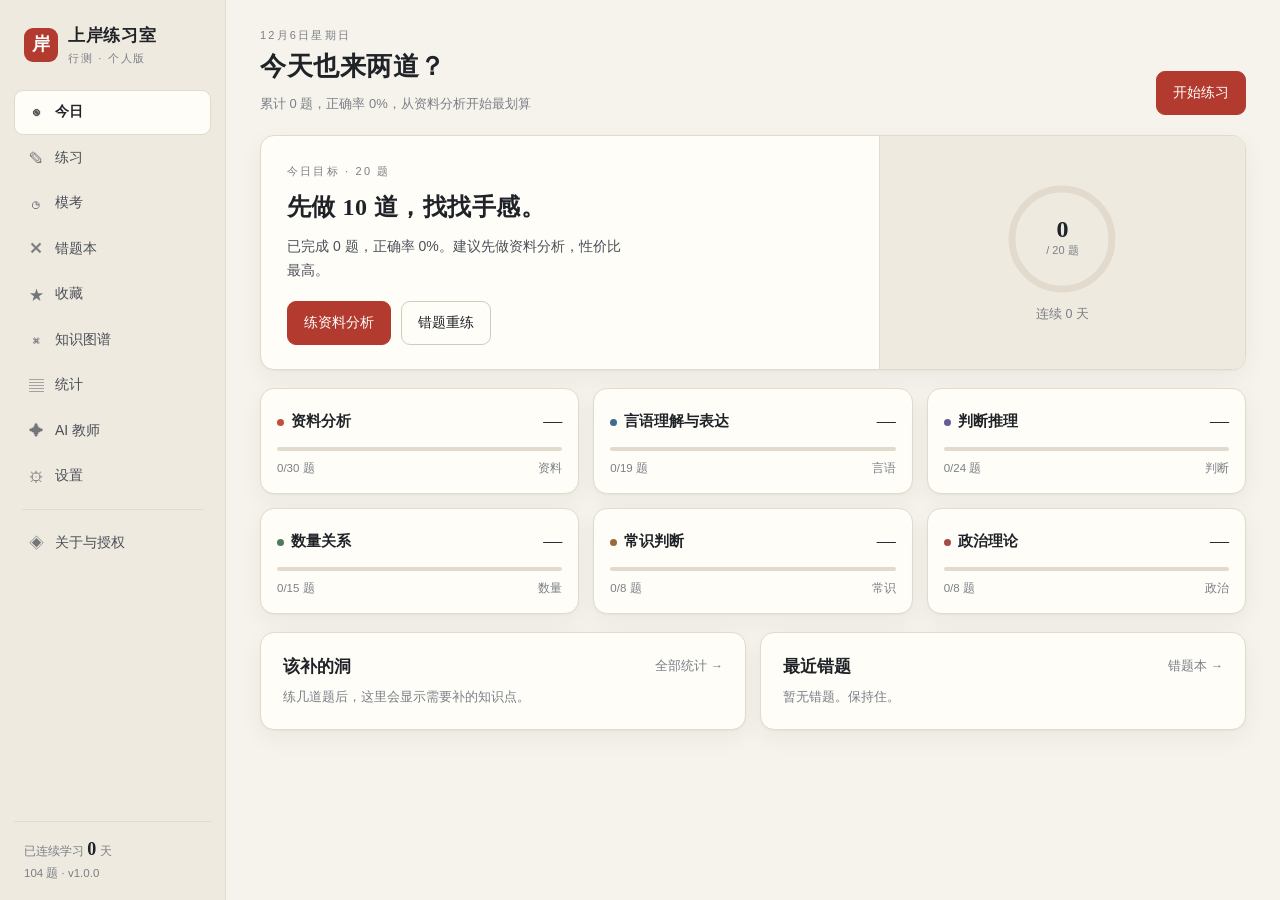
==== app/index.html @ d27ad191 "deploy: app/index.html" ====
<!DOCTYPE html>
<html lang="zh-CN" data-theme="light">
<head>
<meta charset="utf-8">
<meta name="viewport" content="width=device-width, initial-scale=1, viewport-fit=cover">
<meta name="theme-color" content="#f6f3ec">
<title>上岸练习室 · 行测</title>
<link rel="stylesheet" href="app.css">
<link rel="icon" href="data:image/svg+xml,<svg xmlns='http://www.w3.org/2000/svg' viewBox='0 0 100 100'><rect width='100' height='100' rx='22' fill='%23b23a2e'/><text x='50' y='68' font-size='52' text-anchor='middle' fill='white' font-family='serif'>岸</text></svg>">
</head>
<body>
<div class="app">
  <aside class="sidebar">
    <div class="brand">
      <div class="brand-mark">岸</div>
      <div>
        <div class="brand-name">上岸练习室</div>
        <div class="brand-sub">行测 · 个人版</div>
      </div>
    </div>
    <nav id="nav"></nav>
    <div class="side-foot">
      <div>已连续学习 <b id="sideStreak">0</b> 天</div>
      <div class="tiny" id="sideBank">题库加载中…</div>
    </div>
  </aside>

  <main class="main">
    <header class="topbar">
      <div class="tb-brand">上岸练习室</div>
      <div class="tb-act">
        <button class="btn sm ghost" data-action="theme" title="切换主题">◐</button>
        <button class="btn sm ghost" data-go="#/settings">设置</button>
      </div>
    </header>
    <div id="view" class="wrap"></div>
  </main>
</div>

<nav class="bottomnav" id="bottomnav"></nav>

<div class="mask" id="mask">
  <div class="modal" id="modal"></div>
</div>
<div class="toast" id="toast"></div>

<script src="data/bank.js"></script>
<script src="app.js"></script>
</body>
</html>
---- app/app.css ----
:root {
  --bg: #f6f3ec;
  --bg2: #efeae0;
  --surface: #fffdf8;
  --ink: #1f2328;
  --ink2: #4a4f57;
  --muted: #7b7f86;
  --line: #e2dbcd;
  --line2: #d3caba;
  --accent: #b23a2e;
  --accent-soft: #f3e2dd;
  --indigo: #2f4f6f;
  --good: #3f7a52;
  --good-soft: #e4efe6;
  --bad: #b23a2e;
  --bad-soft: #f6e3df;
  --warn: #a8792a;
  --shadow: 0 1px 2px rgba(31, 35, 40, .04), 0 8px 24px rgba(31, 35, 40, .05);
  --radius: 14px;
  --serif: "Songti SC", "Noto Serif SC", "Source Han Serif SC", "STSong", "SimSun", serif;
  --sans: -apple-system, "PingFang SC", "Microsoft YaHei", "Hiragino Sans GB", "Segoe UI", sans-serif;
}

[data-theme="dark"] {
  --bg: #14161a;
  --bg2: #101216;
  --surface: #1c1f24;
  --ink: #e9e4d9;
  --ink2: #c3bdb0;
  --muted: #949aa3;
  --line: #2b2f36;
  --line2: #3a3f47;
  --accent: #d9695a;
  --accent-soft: #33211f;
  --indigo: #8fb0cf;
  --good: #7fb28c;
  --good-soft: #1e2b22;
  --bad: #e08070;
  --bad-soft: #33211f;
  --warn: #d0a355;
  --shadow: 0 1px 2px rgba(0, 0, 0, .3), 0 10px 30px rgba(0, 0, 0, .25);
}

* { box-sizing: border-box; }
html, body { margin: 0; padding: 0; }
body {
  background: var(--bg);
  color: var(--ink);
  font-family: var(--sans);
  font-size: 15px;
  line-height: 1.7;
  -webkit-font-smoothing: antialiased;
  text-rendering: optimizeLegibility;
}
a { color: inherit; text-decoration: none; }
button, input, select, textarea { font-family: inherit; font-size: inherit; color: inherit; }
button { cursor: pointer; }
::selection { background: var(--accent-soft); }

.app { display: flex; min-height: 100vh; }

/* ---------- 侧栏 ---------- */
.sidebar {
  width: 226px;
  flex: 0 0 226px;
  border-right: 1px solid var(--line);
  background: var(--bg2);
  padding: 22px 14px 16px;
  position: sticky;
  top: 0;
  height: 100vh;
  display: flex;
  flex-direction: column;
  gap: 4px;
}
.brand { display: flex; align-items: center; gap: 10px; padding: 0 10px 18px; }
.brand-mark {
  width: 34px; height: 34px; border-radius: 9px;
  background: var(--accent); color: #fff;
  display: grid; place-items: center;
  font-family: var(--serif); font-size: 18px; font-weight: 700;
  flex: 0 0 34px;
}
.brand-name { font-family: var(--serif); font-size: 17px; font-weight: 700; letter-spacing: .04em; }
.brand-sub { font-size: 11px; color: var(--muted); letter-spacing: .16em; margin-top: -2px; }
.nav-item {
  display: flex; align-items: center; gap: 10px;
  padding: 9px 12px; border-radius: 9px;
  color: var(--ink2); font-size: 14px;
  border: 1px solid transparent;
}
.nav-item:hover { background: rgba(0,0,0,.035); }
[data-theme="dark"] .nav-item:hover { background: rgba(255,255,255,.05); }
.nav-item.active { background: var(--surface); border-color: var(--line); color: var(--ink); font-weight: 600; }
.nav-item .ic { width: 18px; text-align: center; opacity: .75; font-size: 15px; }
.nav-sep { height: 1px; background: var(--line); margin: 10px 8px; }
.side-foot { margin-top: auto; padding: 12px 10px 0; border-top: 1px solid var(--line); font-size: 12px; color: var(--muted); }
.side-foot b { color: var(--ink); font-size: 18px; font-family: var(--serif); }

/* ---------- 主区 ---------- */
.main { flex: 1; min-width: 0; padding: 26px 34px 60px; }
.wrap { max-width: 1040px; margin: 0 auto; }
.topbar { display: none; }

.page-head { display: flex; align-items: flex-end; justify-content: space-between; gap: 16px; margin-bottom: 20px; flex-wrap: wrap; }
.page-title { font-family: var(--serif); font-size: 26px; font-weight: 700; letter-spacing: .02em; margin: 0; }
.page-sub { color: var(--muted); font-size: 13px; margin-top: 4px; }
.kicker { font-size: 11px; letter-spacing: .2em; color: var(--muted); text-transform: uppercase; }

.card {
  background: var(--surface); border: 1px solid var(--line);
  border-radius: var(--radius); box-shadow: var(--shadow);
}
.card-pad { padding: 20px 22px; }
.card-title { font-family: var(--serif); font-size: 17px; font-weight: 700; margin: 0 0 12px; }
.grid { display: grid; gap: 14px; }
.g2 { grid-template-columns: repeat(2, minmax(0, 1fr)); }
.g3 { grid-template-columns: repeat(3, minmax(0, 1fr)); }
.row { display: flex; gap: 10px; align-items: center; flex-wrap: wrap; }
.spread { display: flex; align-items: center; justify-content: space-between; gap: 12px; }
.muted { color: var(--muted); }
.small { font-size: 12.5px; }
.tiny { font-size: 11.5px; }
.mono { font-variant-numeric: tabular-nums; }
.nowrap { white-space: nowrap; }

/* ---------- 按钮 ---------- */
.btn {
  border: 1px solid var(--line2); background: var(--surface);
  color: var(--ink); padding: 9px 16px; border-radius: 9px;
  font-size: 14px; transition: .15s; display: inline-flex; align-items: center; gap: 7px;
}
.btn:hover { border-color: var(--ink2); transform: translateY(-1px); }
.btn:active { transform: none; }
.btn.primary { background: var(--accent); border-color: var(--accent); color: #fff; }
.btn.primary:hover { filter: brightness(1.06); }
.btn.ghost { background: transparent; }
.btn.soft { background: var(--accent-soft); border-color: transparent; color: var(--accent); }
.btn.sm { padding: 6px 11px; font-size: 12.5px; border-radius: 8px; }
.btn.block { width: 100%; justify-content: center; }
.btn[disabled] { opacity: .45; pointer-events: none; }
.link { color: var(--accent); border: 0; background: none; padding: 0; font-size: inherit; }

/* ---------- 首页 ---------- */
.hero {
  display: grid; grid-template-columns: 1.35fr .8fr; gap: 0;
  overflow: hidden; margin-bottom: 18px;
}
.hero-main { padding: 26px 26px 24px; }
.hero-side {
  background: var(--bg2); border-left: 1px solid var(--line);
  padding: 24px; display: flex; flex-direction: column; justify-content: center; align-items: center; gap: 6px;
}
.hero h2 { font-family: var(--serif); font-size: 24px; margin: 6px 0 8px; letter-spacing: .02em; }
.hero p { margin: 0 0 18px; color: var(--ink2); font-size: 14px; max-width: 44ch; }
.ring { position: relative; width: 118px; height: 118px; }
.ring svg { transform: rotate(-90deg); }
.ring-label { position: absolute; inset: 0; display: grid; place-content: center; text-align: center; }
.ring-label b { font-size: 24px; font-family: var(--serif); line-height: 1; }
.ring-label span { font-size: 11px; color: var(--muted); }

.mod-card { padding: 16px 16px 14px; cursor: pointer; transition: .16s; border: 1px solid var(--line); }
.mod-card:hover { transform: translateY(-2px); box-shadow: var(--shadow); border-color: var(--line2); }
.mod-top { display: flex; justify-content: space-between; align-items: center; margin-bottom: 10px; }
.mod-name { font-weight: 600; font-size: 14.5px; }
.mod-dot { width: 7px; height: 7px; border-radius: 50%; display: inline-block; margin-right: 7px; }
.mod-pct { font-family: var(--serif); font-size: 19px; }
.bar { height: 4px; background: var(--line); border-radius: 4px; overflow: hidden; }
.bar > i { display: block; height: 100%; background: var(--accent); border-radius: 4px; }
.mod-meta { display: flex; justify-content: space-between; font-size: 11.5px; color: var(--muted); margin-top: 8px; }

.weak-row, .recent-row {
  display: flex; align-items: center; justify-content: space-between; gap: 12px;
  padding: 11px 0; border-bottom: 1px dashed var(--line);
}
.weak-row:last-child, .recent-row:last-child { border-bottom: 0; }
.weak-name { font-size: 13.5px; }
.weak-val { font-size: 12px; color: var(--muted); }

/* ---------- 选项/表单 ---------- */
.chip {
  display: inline-flex; align-items: center; gap: 6px;
  border: 1px solid var(--line2); border-radius: 999px;
  padding: 5px 12px; font-size: 12.5px; color: var(--ink2); background: var(--surface);
  cursor: pointer; user-select: none;
}
.chip.on { background: var(--accent-soft); border-color: var(--accent); color: var(--accent); font-weight: 600; }
.chip.static { cursor: default; }
.tag {
  display: inline-block; padding: 1px 8px; border-radius: 5px; white-space: nowrap;
  background: var(--bg2); color: var(--muted); font-size: 11px; border: 1px solid var(--line);
}
.tag.good { background: var(--good-soft); color: var(--good); border-color: transparent; }
.tag.bad { background: var(--bad-soft); color: var(--bad); border-color: transparent; }
.tag.warn { color: var(--warn); border-color: var(--line2); }

.field { margin-bottom: 14px; }
.field > label { display: block; font-size: 12.5px; color: var(--muted); margin-bottom: 5px; }
.input, select.input, textarea.input {
  width: 100%; background: var(--surface); border: 1px solid var(--line2);
  border-radius: 9px; padding: 9px 12px; outline: none; font-size: 14px;
}
.input:focus { border-color: var(--accent); box-shadow: 0 0 0 3px var(--accent-soft); }
textarea.input { resize: vertical; min-height: 76px; line-height: 1.6; }
.hint { font-size: 11.5px; color: var(--muted); margin-top: 5px; line-height: 1.5; }
.seg { display: inline-flex; border: 1px solid var(--line2); border-radius: 9px; overflow: hidden; }
.seg button { border: 0; background: var(--surface); padding: 7px 13px; font-size: 12.5px; color: var(--ink2); border-right: 1px solid var(--line); }
.seg button:last-child { border-right: 0; }
.seg button.on { background: var(--ink); color: var(--bg); }

/* ---------- 答题 ---------- */
.quiz-head { display: flex; align-items: center; justify-content: space-between; gap: 14px; margin-bottom: 14px; }
.quiz-progress { flex: 1; max-width: 340px; }
.quiz-meta { display: flex; gap: 14px; align-items: center; font-size: 12.5px; color: var(--muted); }
.timer { font-variant-numeric: tabular-nums; font-size: 13px; }
.timer.danger { color: var(--bad); font-weight: 700; }

.material {
  border-left: 3px solid var(--accent); background: var(--bg2);
  border-radius: 0 10px 10px 0; padding: 14px 18px; margin-bottom: 14px;
  font-size: 14px; line-height: 1.85;
}
.material h4 { margin: 0 0 8px; font-family: var(--serif); font-size: 14.5px; }
.tablewrap { overflow-x: auto; margin: 8px 0; -webkit-overflow-scrolling: touch; }
.material table { border-collapse: collapse; width: 100%; min-width: 340px; font-size: 12.5px; margin: 0; background: var(--surface); }
.material th, .material td { border: 1px solid var(--line); padding: 5px 9px; text-align: right; white-space: nowrap; }
.material th:first-child, .material td:first-child { text-align: left; }
.material .note { color: var(--muted); font-size: 11.5px; margin-top: 6px; }
.material.collapsed .mat-body { display: none; }
.mat-toggle { font-size: 11.5px; color: var(--accent); background: none; border: 0; padding: 0; }

.qcard { padding: 20px 22px 18px; }
.q-top { display: flex; align-items: center; gap: 8px; flex-wrap: wrap; margin-bottom: 12px; }
.q-no { font-family: var(--serif); font-size: 13px; color: var(--muted); }
.q-stem { font-size: 16px; line-height: 1.9; margin-bottom: 16px; }
.q-stem p { margin: 0 0 10px; }
.figrow { display: flex; gap: 10px; margin: 14px 0 4px; flex-wrap: wrap; }
.figitem { margin: 0; text-align: center; flex: 1 1 0; min-width: 88px; }
.figbox { border: 1px solid var(--line); border-radius: 10px; background: var(--bg2); padding: 8px; }
.figbox svg { width: 100%; height: auto; display: block; color: var(--ink); }
.figitem figcaption { font-size: 11px; color: var(--muted); margin-top: 4px; }

.opts { display: flex; flex-direction: column; gap: 9px; }
.opt {
  display: flex; gap: 12px; align-items: flex-start; text-align: left;
  border: 1px solid var(--line2); background: var(--surface); border-radius: 10px;
  padding: 12px 14px; font-size: 14.5px; line-height: 1.65; transition: .14s;
}
.opt:hover { border-color: var(--ink2); }
.opt .key {
  flex: 0 0 24px; height: 24px; border-radius: 6px; border: 1px solid var(--line2);
  display: grid; place-items: center; font-size: 12px; font-weight: 600; color: var(--muted);
  margin-top: 1px;
}
.opt.chosen { border-color: var(--ink); }
.opt.correct { border-color: var(--good); background: var(--good-soft); }
.opt.correct .key { background: var(--good); border-color: var(--good); color: #fff; }
.opt.wrong { border-color: var(--bad); background: var(--bad-soft); }
.opt.wrong .key { background: var(--bad); border-color: var(--bad); color: #fff; }
.opt.dim { opacity: .62; }
.opt[disabled] { cursor: default; transform: none; }

.feedback { margin-top: 16px; border-top: 1px solid var(--line); padding-top: 16px; }
.verdict { display: flex; align-items: center; gap: 9px; font-family: var(--serif); font-size: 17px; font-weight: 700; }
.verdict.ok { color: var(--good); }
.verdict.no { color: var(--bad); }
.fb-block { margin-top: 14px; }
.fb-block h5 { font-size: 11.5px; letter-spacing: .12em; color: var(--muted); margin: 0 0 6px; font-weight: 600; }
.fb-text { font-size: 14px; line-height: 1.85; color: var(--ink2); }
.fb-text p { margin: 0 0 8px; }
.opt-notes { list-style: none; padding: 0; margin: 0; }
.opt-notes li { display: flex; gap: 9px; padding: 6px 0; font-size: 13px; line-height: 1.7; border-bottom: 1px dashed var(--line); color: var(--ink2); }
.opt-notes li:last-child { border-bottom: 0; }
.opt-notes b { flex: 0 0 18px; color: var(--muted); font-weight: 600; }
.opt-notes li.right b { color: var(--good); }
.method-box { background: var(--bg2); border-radius: 9px; padding: 11px 13px; font-size: 13px; line-height: 1.75; }
.trap-box { border: 1px dashed var(--line2); border-radius: 9px; padding: 11px 13px; font-size: 13px; }
.trap-box ul { margin: 4px 0 0; padding-left: 18px; }
.actions { display: flex; gap: 8px; flex-wrap: wrap; margin-top: 14px; }
.reason-box { margin-top: 12px; }
.reason-box .chips { display: flex; gap: 6px; flex-wrap: wrap; margin-top: 6px; }

.quiz-foot {
  display: flex; align-items: center; justify-content: space-between; gap: 10px;
  margin-top: 16px; padding: 12px 0 0;
}
.quiz-foot .mid { display: flex; gap: 8px; }

/* ---------- 答题卡 ---------- */
.sheet-grid { display: grid; grid-template-columns: repeat(8, 1fr); gap: 7px; }
.sheet-cell {
  aspect-ratio: 1; border: 1px solid var(--line2); border-radius: 7px; background: var(--surface);
  display: grid; place-items: center; font-size: 12.5px; color: var(--ink2);
}
.sheet-cell.done { background: var(--ink); color: var(--bg); border-color: var(--ink); }
.sheet-cell.flag { border-color: var(--warn); box-shadow: inset 0 0 0 1px var(--warn); }
.sheet-cell.cur { outline: 2px solid var(--accent); outline-offset: 1px; }

/* ---------- 结果 ---------- */
.score-hero { display: grid; grid-template-columns: 200px 1fr; gap: 24px; align-items: center; padding: 24px; }
.score-num { font-family: var(--serif); font-size: 54px; line-height: 1; }
.score-cap { font-size: 12px; color: var(--muted); margin-top: 6px; }
.stat-grid { display: grid; grid-template-columns: repeat(3, 1fr); gap: 12px; }
.stat { background: var(--bg2); border-radius: 10px; padding: 12px 14px; }
.stat b { display: block; font-family: var(--serif); font-size: 21px; line-height: 1.2; }
.stat span { font-size: 11.5px; color: var(--muted); }

/* ---------- 列表 ---------- */
.list-item { padding: 14px 16px; border-bottom: 1px solid var(--line); }
.list-item:last-child { border-bottom: 0; }
.li-head { display: flex; justify-content: space-between; gap: 10px; align-items: center; margin-bottom: 4px; }
.li-title { font-size: 14px; line-height: 1.6; }
.li-meta { display: flex; gap: 8px; align-items: center; flex-wrap: wrap; font-size: 11.5px; color: var(--muted); }
.li-head .tag, .recent-row .tag { flex: 0 0 auto; }
.empty { padding: 44px 20px; text-align: center; color: var(--muted); font-size: 13.5px; }
.empty b { display: block; font-family: var(--serif); font-size: 17px; color: var(--ink2); margin-bottom: 6px; }

/* ---------- 知识图谱 ---------- */
.kg-mod { margin-bottom: 22px; }
.kg-mod-head { display: flex; align-items: baseline; gap: 10px; margin-bottom: 10px; }
.kg-mod-head h3 { font-family: var(--serif); font-size: 18px; margin: 0; }
.point-card { padding: 14px 16px; cursor: pointer; transition: .15s; }
.point-card:hover { border-color: var(--line2); transform: translateY(-1px); }
.point-card .pc-top { display: flex; justify-content: space-between; align-items: center; gap: 10px; }
.point-card h4 { margin: 0; font-size: 14px; font-weight: 600; }
.pc-meta { font-size: 11.5px; color: var(--muted); margin-top: 6px; }
.mastery { width: 54px; height: 4px; background: var(--line); border-radius: 4px; overflow: hidden; }
.mastery > i { display: block; height: 100%; background: var(--good); }

.ref { display: block; padding: 8px 0; border-bottom: 1px dashed var(--line); font-size: 12.5px; color: var(--ink2); }
.ref:last-child { border-bottom: 0; }
.ref b { font-weight: 600; }

/* ---------- 统计 ---------- */
.chart { display: flex; align-items: flex-end; gap: 6px; height: 118px; padding-top: 8px; }
.chart .col { flex: 1; display: flex; flex-direction: column; justify-content: flex-end; align-items: center; gap: 5px; height: 100%; }
.chart .col i { display: block; width: 100%; max-width: 22px; background: var(--accent); border-radius: 3px 3px 0 0; opacity: .85; }
.chart .col span { font-size: 9.5px; color: var(--muted); }
.dist-row { display: flex; align-items: center; gap: 10px; padding: 7px 0; font-size: 12.5px; }
.dist-row .nm { flex: 0 0 88px; color: var(--ink2); }
.dist-row .bar { flex: 1; }
.dist-row .vl { flex: 0 0 48px; text-align: right; font-variant-numeric: tabular-nums; color: var(--muted); }

/* ---------- AI ---------- */
.ai-wrap { display: grid; grid-template-columns: 1fr; gap: 14px; }
.chat-log { max-height: 52vh; overflow: auto; padding: 4px 2px 10px; }
.msg { display: flex; gap: 10px; margin-bottom: 14px; }
.msg .av { flex: 0 0 28px; height: 28px; border-radius: 8px; display: grid; place-items: center; font-size: 12px; font-family: var(--serif); background: var(--bg2); border: 1px solid var(--line); }
.msg.ai .av { background: var(--accent); color: #fff; border-color: var(--accent); }
.msg .bd { font-size: 14px; line-height: 1.8; white-space: pre-wrap; word-break: break-word; }
.msg.user { flex-direction: row-reverse; }
.msg.user .bd { background: var(--bg2); padding: 8px 12px; border-radius: 10px; max-width: 86%; }
.msg .bd code { background: var(--bg2); padding: 1px 5px; border-radius: 4px; font-size: 12.5px; }
.ai-bar { display: flex; gap: 8px; align-items: flex-end; }
.ai-bar textarea { flex: 1; min-height: 44px; max-height: 120px; }
.sugg { display: flex; gap: 6px; flex-wrap: wrap; margin: 8px 0 10px; }
.cost-note { font-size: 11.5px; color: var(--muted); display: flex; gap: 12px; flex-wrap: wrap; }

/* ---------- 弹层 ---------- */
.mask {
  position: fixed; inset: 0; background: rgba(20, 18, 16, .42);
  display: none; align-items: center; justify-content: center; padding: 18px; z-index: 50;
}
.mask.on { display: flex; }
.modal { background: var(--surface); border-radius: 16px; border: 1px solid var(--line); width: min(560px, 100%); max-height: 86vh; overflow: auto; box-shadow: 0 24px 60px rgba(0,0,0,.24); }
.modal-head { display: flex; justify-content: space-between; align-items: center; padding: 16px 20px; border-bottom: 1px solid var(--line); }
.modal-head h3 { margin: 0; font-family: var(--serif); font-size: 17px; }
.modal-body { padding: 18px 20px; }
.modal-foot { padding: 14px 20px; border-top: 1px solid var(--line); display: flex; justify-content: flex-end; gap: 8px; }

.toast {
  position: fixed; left: 50%; bottom: 28px; transform: translateX(-50%) translateY(10px);
  background: var(--ink); color: var(--bg); padding: 9px 16px; border-radius: 9px;
  font-size: 13px; opacity: 0; pointer-events: none; transition: .22s; z-index: 80; max-width: 86vw;
}
.toast.on { opacity: 1; transform: translateX(-50%) translateY(0); }

/* ---------- 移动端 ---------- */
@media (max-width: 860px) {
  .app { display: block; }
  .sidebar { display: none; }
  .main { padding: 14px 14px 84px; }
  .topbar {
    display: flex; align-items: center; justify-content: space-between;
    padding: 10px 14px; border-bottom: 1px solid var(--line); background: var(--bg);
    position: sticky; top: 0; z-index: 30;
  }
  .topbar .tb-brand { font-family: var(--serif); font-weight: 700; font-size: 16px; }
  .topbar .tb-act { display: flex; gap: 8px; align-items: center; }
  .hero { grid-template-columns: 1fr; }
  .hero-side { border-left: 0; border-top: 1px solid var(--line); flex-direction: row; gap: 16px; padding: 16px 20px; }
  .g2, .g3 { grid-template-columns: 1fr; }
  .score-hero { grid-template-columns: 1fr; gap: 14px; }
  .page-title { font-size: 22px; }
  .qcard { padding: 16px 15px; }
  .q-stem { font-size: 15.5px; line-height: 1.85; }
  .opt { padding: 11px 12px; font-size: 14.5px; }
  .sheet-grid { grid-template-columns: repeat(6, 1fr); }
  .material { padding: 12px 14px; font-size: 13.5px; }
  .bottomnav {
    display: flex; position: fixed; left: 0; right: 0; bottom: 0; z-index: 40;
    background: var(--surface); border-top: 1px solid var(--line);
    padding: 6px 4px calc(6px + env(safe-area-inset-bottom));
  }
  .bn-item { flex: 1; text-align: center; font-size: 10.5px; color: var(--muted); padding: 4px 0; }
  .bn-item .ic { display: block; font-size: 17px; line-height: 1.3; }
  .bn-item.active { color: var(--accent); }
  .quiz-head { flex-wrap: wrap; row-gap: 6px; }
  .quiz-head .btn.sm { padding: 5px 8px; }
  .quiz-progress { order: 3; flex: 1 0 100%; max-width: none; }
  .quiz-meta { gap: 6px; }
  .quiz-meta .btn.sm { padding: 5px 9px; font-size: 12px; }
  .quiz-foot {
    position: sticky; bottom: 62px; background: var(--surface);
    border: 1px solid var(--line); border-radius: 12px;
    padding: 8px 10px; margin-top: 12px; box-shadow: 0 6px 20px rgba(0,0,0,.08);
  }
  .tablewrap { margin: 8px -4px; }
  .material table { font-size: 12px; }
  .material th, .material td { padding: 5px 7px; }
  .stat-grid { grid-template-columns: repeat(3, 1fr); gap: 8px; }
  .stat b { font-size: 18px; }
  .chat-log { max-height: 46vh; }
}
@media (min-width: 861px) { .bottomnav { display: none; } }

.fade-in { animation: fade .26s ease both; }
@keyframes fade { from { opacity: 0; transform: translateY(4px); } to { opacity: 1; transform: none; } }
@media (prefers-reduced-motion: reduce) { * { animation: none !important; transition: none !important; } }
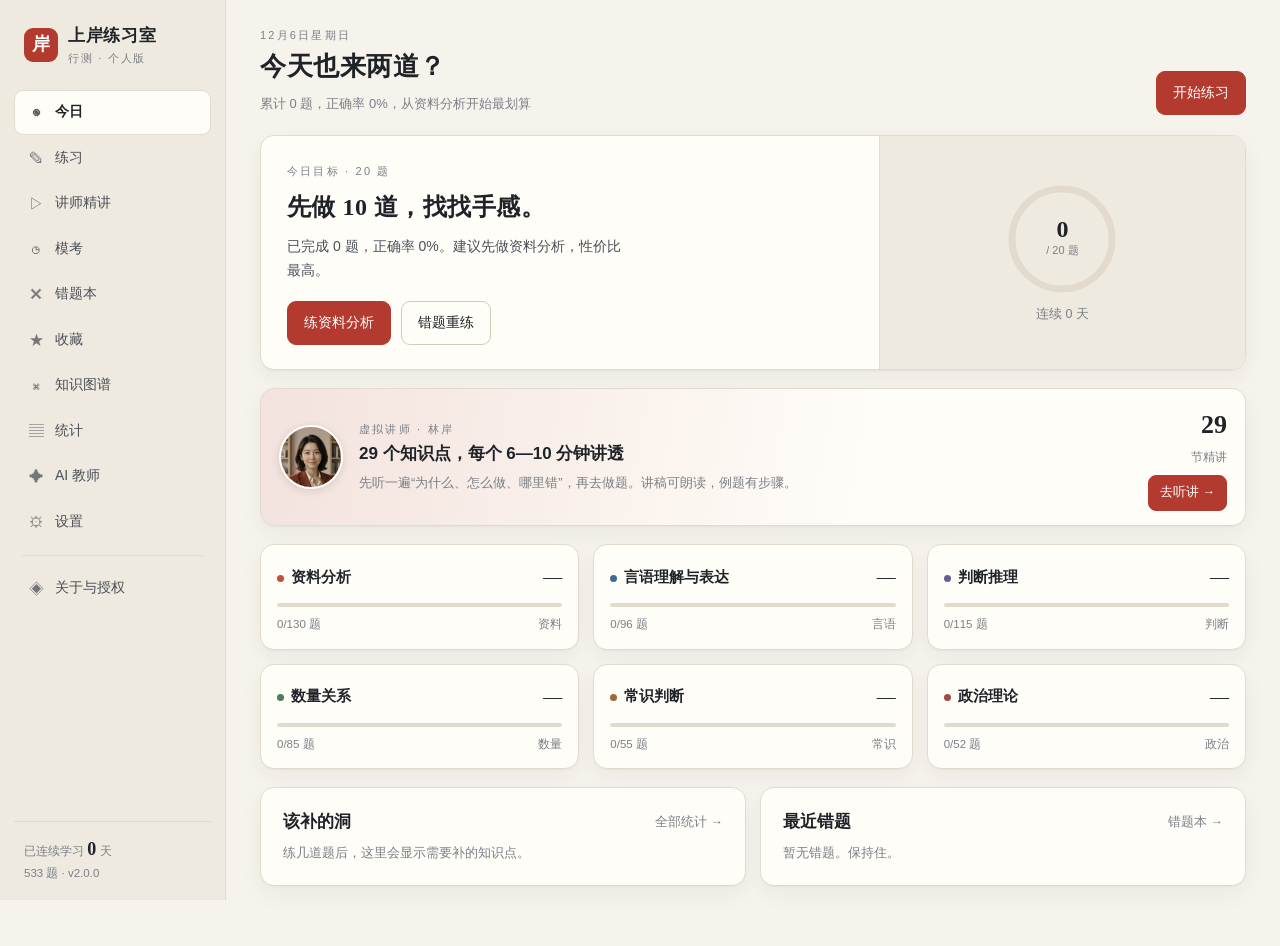
==== commit bb1737e5: "deploy: app/index.html" ====
--- a/app/index.html
+++ b/app/index.html
@@ -45,6 +45,7 @@
 <div class="toast" id="toast"></div>
 
 <script src="data/bank.js"></script>
+<script src="data/lectures.js"></script>
 <script src="app.js"></script>
 </body>
 </html>
--- a/app/app.css
+++ b/app/app.css
@@ -427,3 +427,130 @@
 .fade-in { animation: fade .26s ease both; }
 @keyframes fade { from { opacity: 0; transform: translateY(4px); } to { opacity: 1; transform: none; } }
 @media (prefers-reduced-motion: reduce) { * { animation: none !important; transition: none !important; } }
+
+@media (max-width: 640px) {
+  .figrow { display: grid; grid-template-columns: 1fr 1fr; gap: 10px; }
+  .figitem { min-width: 0; }
+  .figbox { padding: 6px; }
+  .figbox svg { width: 100%; height: 84px; }
+}
+
+/* ---------------- 虚拟讲师 ---------------- */
+.lec-banner {
+  display: flex; align-items: center; gap: 16px; padding: 14px 18px;
+  margin: 0 0 18px; text-decoration: none; color: inherit;
+  background: linear-gradient(100deg, var(--accent-soft), var(--surface) 62%);
+  border: 1px solid var(--line);
+}
+.lec-banner:hover { border-color: var(--accent); }
+.lec-banner-av {
+  width: 64px; height: 64px; border-radius: 50%; object-fit: cover; object-position: 50% 22%;
+  border: 2px solid var(--surface); box-shadow: 0 2px 10px rgba(0,0,0,.12); flex: 0 0 auto;
+}
+.lec-banner-main { min-width: 0; flex: 1; }
+.lec-banner-main h3 { margin: 2px 0 4px; font-size: 17px; }
+.lec-banner-main p { margin: 0; font-size: 13px; color: var(--muted); line-height: 1.6; }
+.lec-banner-side { text-align: right; flex: 0 0 auto; }
+.lec-banner-side b { font-size: 26px; font-family: var(--serif); }
+.lec-banner-side span { display: block; font-size: 12px; color: var(--muted); }
+.lec-banner-side .btn { margin-top: 8px; }
+
+.lec-hero {
+  display: flex; gap: 24px; padding: 24px; margin-bottom: 18px; align-items: center;
+  background: linear-gradient(115deg, var(--accent-soft), var(--surface) 58%);
+}
+.lec-hero-av {
+  width: 156px; height: 186px; border-radius: 14px; object-fit: cover; object-position: 50% 18%;
+  border: 1px solid var(--line); flex: 0 0 auto;
+}
+.lec-hero-main { min-width: 0; }
+.lec-hero-main h2 { margin: 2px 0 4px; font-size: 30px; font-family: var(--serif); }
+.lec-tagline { margin: 0 0 8px; font-size: 16px; color: var(--accent); font-weight: 600; }
+.lec-bio { margin: 0; font-size: 13.5px; color: var(--muted); line-height: 1.75; max-width: 62ch; }
+.lec-hero-stats { display: flex; gap: 20px; margin-top: 12px; font-size: 12.5px; color: var(--muted); }
+.lec-hero-stats b { font-size: 18px; color: var(--ink); margin-right: 3px; }
+
+.lec-list { display: grid; grid-template-columns: 1fr 1fr; gap: 16px; }
+.lec-group { padding: 16px 18px; }
+.lec-group-head { display: flex; justify-content: space-between; align-items: baseline; margin-bottom: 6px; }
+.lec-group-head h3 { margin: 0; font-size: 15px; }
+.lec-row { display: flex; align-items: center; gap: 12px; padding: 10px 0; border-top: 1px solid var(--line); text-decoration: none; color: inherit; }
+.lec-row:hover .lec-row-title { color: var(--accent); }
+.lec-row-ic { width: 34px; height: 34px; border-radius: 9px; display: grid; place-items: center; font-size: 14px; flex: 0 0 auto; }
+.lec-row-main { min-width: 0; flex: 1; }
+.lec-row-title { font-size: 14px; font-weight: 600; white-space: nowrap; overflow: hidden; text-overflow: ellipsis; }
+.lec-row-meta { font-size: 11.5px; color: var(--muted); margin-top: 2px; }
+
+.lec-layout { display: grid; grid-template-columns: 236px minmax(0, 1fr); gap: 20px; align-items: start; }
+.lec-side { position: sticky; top: 18px; padding: 18px; text-align: center; }
+.lec-side-av { width: 116px; height: 140px; border-radius: 12px; object-fit: cover; object-position: 50% 18%; border: 1px solid var(--line); }
+.lec-side-name { font-size: 19px; font-family: var(--serif); margin-top: 8px; }
+.lec-side-prog { margin-top: 14px; text-align: left; }
+.lec-side-ctrl { display: flex; align-items: center; justify-content: space-between; gap: 8px; margin-top: 12px; }
+.lec-side-ctrl .input { width: 86px; }
+.lec-side-note { margin-top: 12px; padding-top: 10px; border-top: 1px dashed var(--line); font-size: 11px; color: var(--muted); line-height: 1.6; text-align: left; }
+
+.lec-main { min-width: 0; }
+.lec-head { display: flex; justify-content: space-between; align-items: flex-end; gap: 14px; margin-bottom: 10px; }
+.lec-head .page-title { margin: 2px 0 0; }
+.lec-nav { display: flex; flex-wrap: wrap; gap: 6px; margin: 10px 0 14px; }
+.lec-nav a {
+  font-size: 12px; padding: 5px 10px; border: 1px solid var(--line); border-radius: 999px;
+  color: var(--muted); text-decoration: none; background: var(--surface);
+}
+.lec-nav a:hover { border-color: var(--accent); color: var(--accent); }
+
+.lec-sec {
+  background: var(--surface); border: 1px solid var(--line); border-radius: 14px;
+  padding: 18px 20px; margin-bottom: 12px; scroll-margin-top: 18px; transition: border-color .2s;
+}
+.lec-sec.speaking { border-color: var(--accent); box-shadow: 0 0 0 3px var(--accent-soft); }
+.lec-sec.done { border-left: 3px solid var(--ok, #4F7A5B); }
+.lec-sec-head { display: flex; align-items: center; gap: 10px; margin-bottom: 10px; }
+.lec-sec-head h3 { margin: 0; font-size: 17px; flex: 1; }
+.lec-num { font-family: var(--mono); font-size: 12px; color: var(--accent); background: var(--accent-soft); padding: 3px 7px; border-radius: 6px; }
+.lec-body { font-size: 14.5px; line-height: 1.9; white-space: pre-wrap; }
+.lec-points { margin: 10px 0 0; padding-left: 20px; font-size: 14px; line-height: 1.9; }
+.lec-points li { margin-bottom: 2px; }
+.lec-sec-foot { display: flex; justify-content: flex-end; margin-top: 10px; }
+
+.lec-example { margin-top: 12px; border: 1px solid var(--line); border-radius: 12px; background: var(--bg2); padding: 14px 16px; }
+.lec-example-q { font-size: 14.5px; line-height: 1.8; }
+.lec-example-q b { color: var(--accent); margin-right: 8px; font-size: 12px; border: 1px solid var(--accent); border-radius: 4px; padding: 1px 5px; }
+.lec-steps { margin: 10px 0 8px; padding-left: 20px; font-size: 13.5px; line-height: 1.9; color: var(--ink); }
+.lec-answer { font-size: 14px; }
+.lec-answer span { font-size: 11.5px; color: var(--surface); background: var(--accent); border-radius: 4px; padding: 2px 7px; margin-right: 8px; }
+
+.lec-end { display: flex; justify-content: space-between; align-items: center; gap: 14px; padding: 16px 18px; margin-top: 16px; }
+
+@media (max-width: 860px) {
+  .lec-list { grid-template-columns: 1fr; }
+  .lec-layout { grid-template-columns: 1fr; }
+  .lec-side { position: static; display: grid; grid-template-columns: 84px 1fr; gap: 12px; text-align: left; align-items: center; }
+  .lec-side-av { width: 84px; height: 102px; grid-row: span 3; }
+  .lec-side-prog, .lec-side-ctrl, .lec-side-note, .lec-side .row, .lec-side .hint { grid-column: 1 / -1; }
+  .lec-side-name { margin-top: 0; }
+  .lec-hero { flex-direction: column; align-items: flex-start; gap: 14px; }
+  .lec-hero-av { width: 112px; height: 134px; }
+  .lec-hero-main h2 { font-size: 26px; }
+  .lec-banner { align-items: flex-start; }
+  .lec-banner-av { width: 52px; height: 52px; }
+  .lec-banner-side { display: none; }
+  .lec-head { flex-direction: column; align-items: flex-start; }
+  .lec-end { flex-direction: column; align-items: flex-start; }
+}
+
+.lec-point-cta {
+  display: flex; align-items: center; gap: 14px; padding: 12px 16px; margin-bottom: 14px;
+  text-decoration: none; color: inherit; border: 1px solid var(--line);
+  background: linear-gradient(100deg, var(--accent-soft), var(--surface) 62%);
+}
+.lec-point-cta img { width: 52px; height: 62px; border-radius: 9px; object-fit: cover; object-position: 50% 18%; flex: 0 0 auto; }
+.lec-point-cta div { flex: 1; min-width: 0; }
+.lec-point-cta b { display: block; font-size: 14.5px; margin: 1px 0 3px; }
+.lec-point-cta span { font-size: 12.5px; color: var(--muted); }
+
+@media (max-width: 860px) {
+  .wrap { padding-bottom: 88px; }
+  .bn-item { font-size: 10px; }
+}
